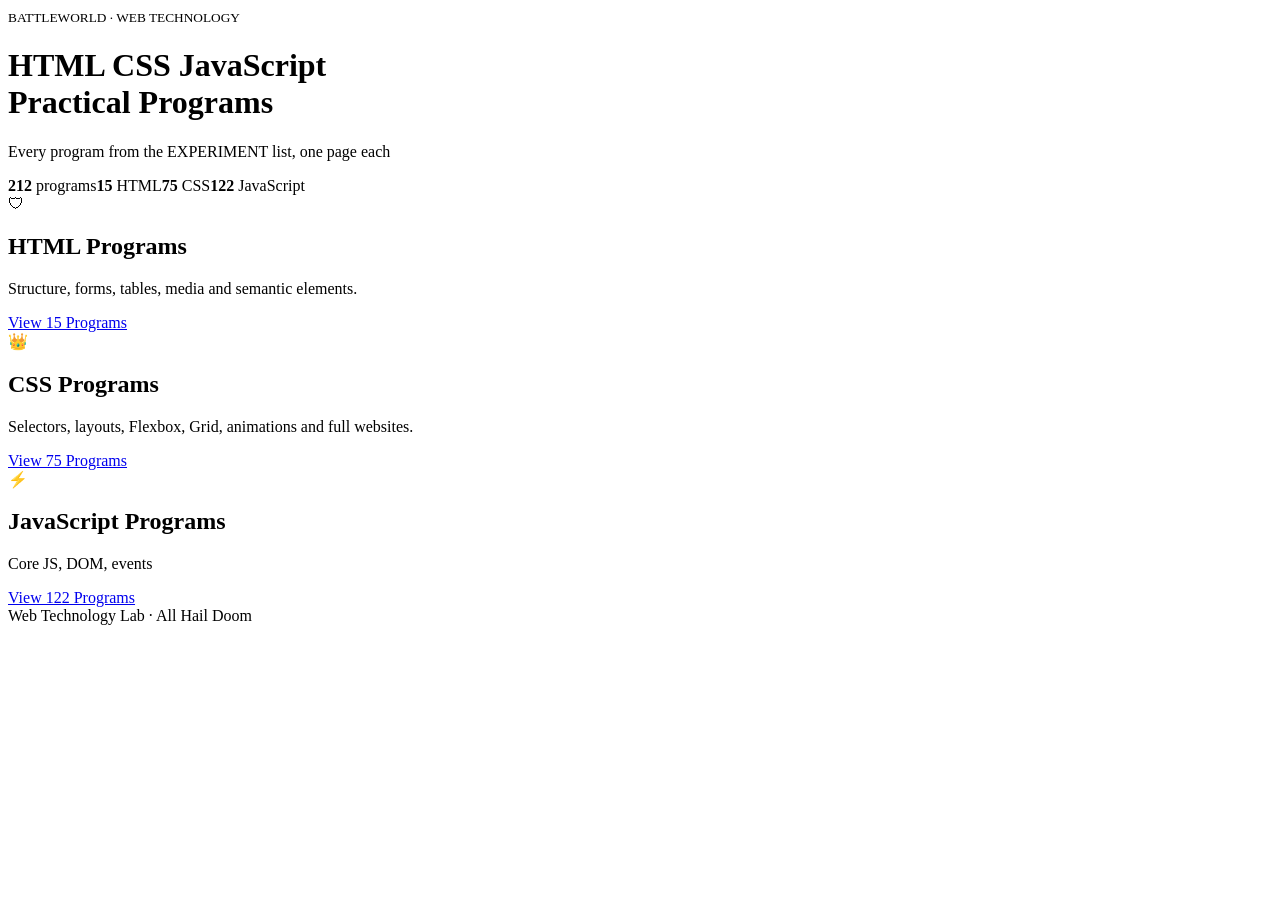
==== index.html @ 7eb6f306 "Add files via upload" ====
<!doctype html>
<html lang="en">
  <head>
    <meta charset="UTF-8" />
    <meta name="viewport" content="width=device-width, initial-scale=1" />
    <title>HTML CSS JavaScript Practical Programs</title>
    <link rel="stylesheet" href="assets/home.css" />
  </head>
  <body class="hub">
    <main>
      <div class="hero home-hero">
        <div class="solar" aria-hidden="true">
          <span class="sun"></span>
          <span class="orbit o1"><i></i></span>
          <span class="orbit o2"><i></i></span>
          <span class="orbit o3"><i></i></span>
          <span class="orbit o4"><i></i></span>
          <span class="orbit o5"><i></i></span>
        </div>
        <small>BATTLEWORLD &middot; WEB TECHNOLOGY</small>
        <h1>HTML CSS JavaScript<br />Practical Programs</h1>
        <p>Every program from the EXPERIMENT list, one page each</p>
      </div>
      <div class="stats">
        <span><b>212</b> programs</span><span><b>15</b> HTML</span
        ><span><b>75</b> CSS</span><span><b>122</b> JavaScript</span
        >
      </div>
      <div class="cards">
        <div class="card" style="--c: #2fd16f">
          <div class="ic">&#128737;</div>
          <h2>HTML Programs</h2>
          <p>Structure, forms, tables, media and semantic elements.</p>
          <a class="go" href="html/index.html">View 15 Programs</a>
        </div>
        <div class="card" style="--c: #d4af37">
          <div class="ic">&#128081;</div>
          <h2>CSS Programs</h2>
          <p>
            Selectors, layouts, Flexbox, Grid, animations and full websites.
          </p>
          <a class="go" href="css/index.html">View 75 Programs</a>
        </div>
        <div class="card" style="--c: #9b4dff">
          <div class="ic">&#9889;</div>
          <h2>JavaScript Programs</h2>
          <p>Core JS, DOM, events</p>
          <a class="go" href="javascript/index.html">View 122 Programs</a>
        </div>
      </div>
      <footer>Web Technology Lab &middot; All Hail Doom</footer>
    </main>
  </body>
</html>
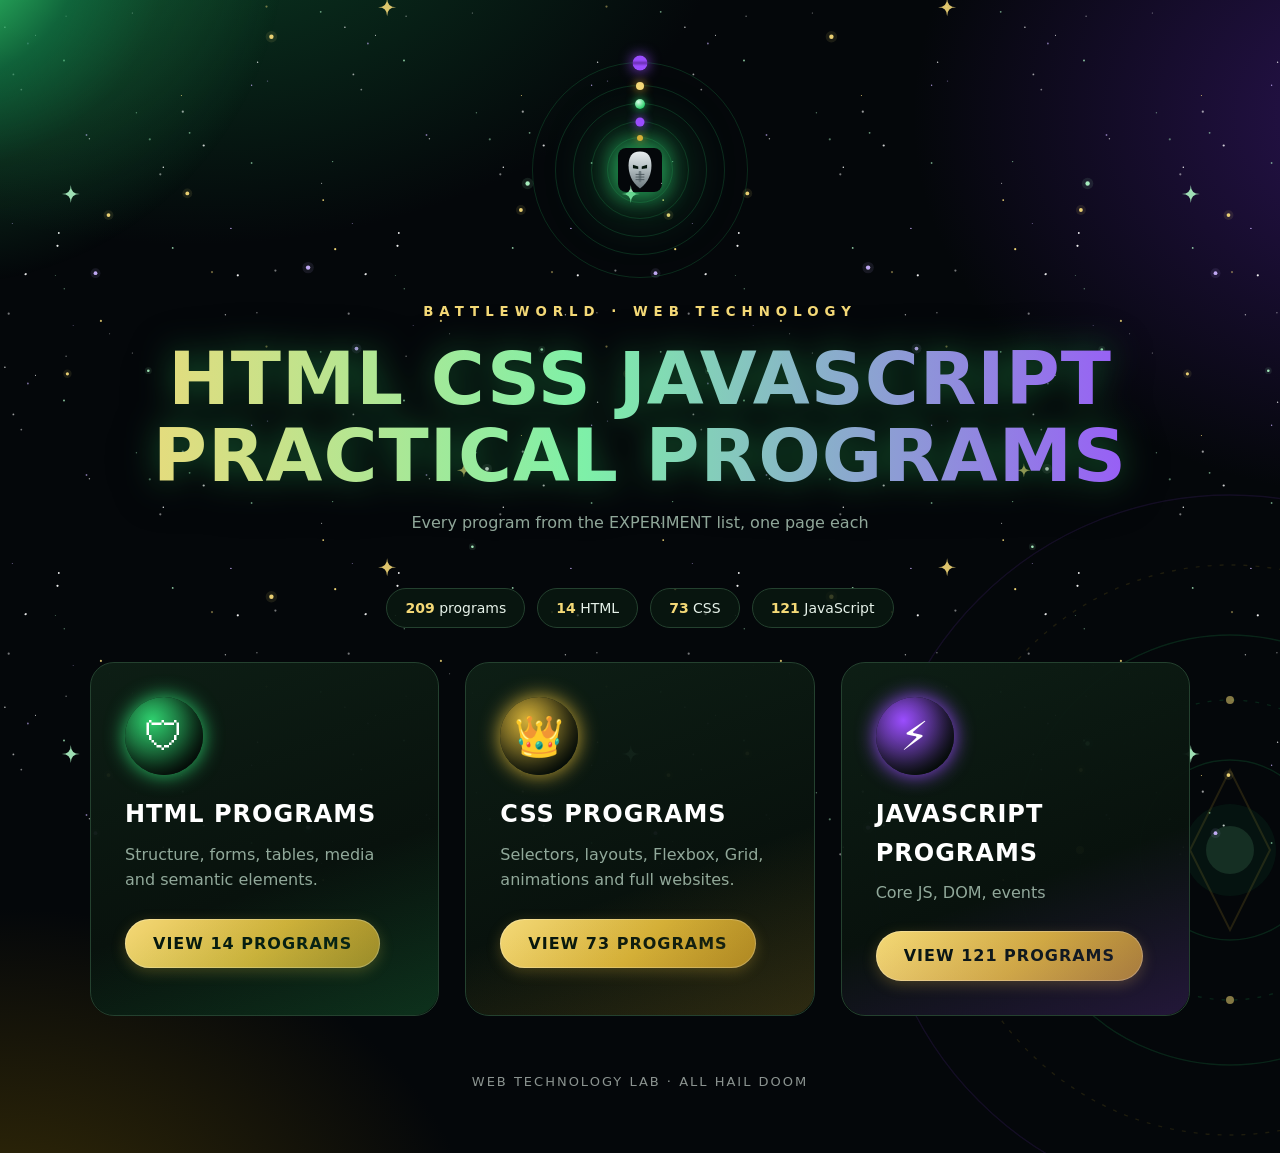
==== commit 1f3c16e5: "Add files via upload" ====
--- a/index.html
+++ b/index.html
@@ -22,8 +22,8 @@
         <p>Every program from the EXPERIMENT list, one page each</p>
       </div>
       <div class="stats">
-        <span><b>212</b> programs</span><span><b>15</b> HTML</span
-        ><span><b>75</b> CSS</span><span><b>122</b> JavaScript</span
+        <span><b>209</b> programs</span><span><b>14</b> HTML</span
+        ><span><b>73</b> CSS</span><span><b>121</b> JavaScript</span
         >
       </div>
       <div class="cards">
@@ -31,7 +31,7 @@
           <div class="ic">&#128737;</div>
           <h2>HTML Programs</h2>
           <p>Structure, forms, tables, media and semantic elements.</p>
-          <a class="go" href="html/index.html">View 15 Programs</a>
+          <a class="go" href="html/index.html">View 14 Programs</a>
         </div>
         <div class="card" style="--c: #d4af37">
           <div class="ic">&#128081;</div>
@@ -39,13 +39,13 @@
           <p>
             Selectors, layouts, Flexbox, Grid, animations and full websites.
           </p>
-          <a class="go" href="css/index.html">View 75 Programs</a>
+          <a class="go" href="css/index.html">View 73 Programs</a>
         </div>
         <div class="card" style="--c: #9b4dff">
           <div class="ic">&#9889;</div>
           <h2>JavaScript Programs</h2>
           <p>Core JS, DOM, events</p>
-          <a class="go" href="javascript/index.html">View 122 Programs</a>
+          <a class="go" href="javascript/index.html">View 121 Programs</a>
         </div>
       </div>
       <footer>Web Technology Lab &middot; All Hail Doom</footer>
--- a/assets/home.css
+++ b/assets/home.css
@@ -0,0 +1,476 @@
+/* ===== GOD EMPEROR DOOM THEME — hub / listing pages ===== */
+* {
+  box-sizing: border-box;
+  margin: 0;
+}
+
+:root {
+  --doom: #2fd16f; /* arcane doom green */
+  --doom2: #7ef0a8; /* bright emerald energy */
+  --regal: #d4af37; /* imperial gold */
+  --regal2: #f4d977; /* bright gold */
+  --arcane: #9b4dff; /* sorcery purple */
+  --space: #04070a; /* void black-green */
+  --panel: #0c1410;
+  --line: #24412f;
+  --star: #ffffff;
+  --gold: #d4af37;
+  --ink: #04140c;
+}
+
+html {
+  scrollbar-color: #2f5c40 #050a07;
+}
+::selection {
+  background: #2fd16f;
+  color: #04140c;
+}
+
+/* arcane starfield over the void of Battleworld (two layers, fixed) */
+html::before,
+html::after {
+  content: "";
+  position: fixed;
+  inset: 0;
+  z-index: -1;
+  pointer-events: none;
+}
+html::before {
+  background-image: url("data:image/svg+xml;utf8,<svg xmlns='http://www.w3.org/2000/svg' width='340' height='340' viewBox='0 0 340 340'><circle cx='58.8' cy='233.0' r='0.9' fill='%23ffffff' opacity='0.95'/><circle cx='332.6' cy='161.6' r='0.7' fill='%23aef7c6' opacity='0.6'/><circle cx='8.7' cy='313.7' r='1.1' fill='%23ffffff' opacity='0.45'/><circle cx='267.5' cy='81.1' r='0.7' fill='%23c9b0ff' opacity='0.45'/><circle cx='335.2' cy='249.2' r='1.1' fill='%23f4d977' opacity='0.95'/><circle cx='321.6' cy='183.3' r='0.5' fill='%23ffffff' opacity='0.8'/><circle cx='55.4' cy='275.4' r='0.5' fill='%23aef7c6' opacity='0.45'/><circle cx='57.5' cy='245.8' r='1.1' fill='%23ffffff' opacity='0.95'/><circle cx='66.1' cy='16.3' r='0.7' fill='%23ffffff' opacity='0.45'/><circle cx='73.2' cy='325.6' r='0.5' fill='%23c9b0ff' opacity='0.45'/><circle cx='189.6' cy='132.8' r='0.9' fill='%23aef7c6' opacity='0.6'/><circle cx='100.9' cy='320.9' r='1.1' fill='%23f4d977' opacity='0.8'/><circle cx='132.3' cy='12.9' r='0.5' fill='%23ffffff' opacity='0.6'/><circle cx='4.9' cy='27.3' r='0.7' fill='%23ffffff' opacity='0.8'/><circle cx='64.0' cy='60.5' r='0.9' fill='%23aef7c6' opacity='0.8'/><circle cx='256.9' cy='312.7' r='0.7' fill='%23ffffff' opacity='0.45'/><circle cx='25.8' cy='274.1' r='1.1' fill='%23ffffff' opacity='0.8'/><circle cx='230.9' cy='228.4' r='0.7' fill='%23c9b0ff' opacity='0.95'/><circle cx='323.2' cy='200.1' r='0.9' fill='%23f4d977' opacity='0.95'/><circle cx='225.4' cy='314.8' r='0.7' fill='%23ffffff' opacity='0.6'/><circle cx='149.8' cy='139.3' r='1.1' fill='%23aef7c6' opacity='0.45'/><circle cx='21.3' cy='89.6' r='0.9' fill='%23ffffff' opacity='0.45'/><circle cx='86.5' cy='135.0' r='0.9' fill='%23c9b0ff' opacity='0.6'/><circle cx='251.6' cy='163.0' r='0.9' fill='%23aef7c6' opacity='0.6'/><circle cx='13.4' cy='74.4' r='0.9' fill='%23ffffff' opacity='0.6'/><circle cx='203.7' cy='145.5' r='1.1' fill='%23ffffff' opacity='0.8'/><circle cx='181.4' cy='95.6' r='0.5' fill='%23f4d977' opacity='0.95'/><circle cx='320.7' cy='11.8' r='0.9' fill='%23aef7c6' opacity='0.6'/><circle cx='89.4' cy='138.7' r='0.7' fill='%23ffffff' opacity='0.6'/><circle cx='35.5' cy='35.2' r='0.5' fill='%23ffffff' opacity='0.95'/><circle cx='27.9' cy='43.5' r='0.9' fill='%23c9b0ff' opacity='0.6'/><circle cx='182.8' cy='111.7' r='1.1' fill='%23ffffff' opacity='0.6'/><circle cx='64.3' cy='288.7' r='0.7' fill='%23aef7c6' opacity='0.45'/><circle cx='266.5' cy='6.6' r='1.1' fill='%23f4d977' opacity='0.45'/><circle cx='257.6' cy='62.2' r='0.7' fill='%23ffffff' opacity='0.8'/><circle cx='251.6' cy='85.2' r='0.7' fill='%23c9b0ff' opacity='0.8'/><circle cx='275.4' cy='270.6' r='1.1' fill='%23ffffff' opacity='0.45'/><circle cx='172.7' cy='247.9' r='0.9' fill='%23aef7c6' opacity='0.8'/><circle cx='25.2' cy='274.5' r='0.7' fill='%23ffffff' opacity='0.8'/><circle cx='109.6' cy='333.7' r='0.5' fill='%23ffffff' opacity='0.45'/><circle cx='212.0' cy='272.1' r='1.1' fill='%23f4d977' opacity='0.45'/><circle cx='160.3' cy='174.3' r='1.1' fill='%23ffffff' opacity='0.45'/><circle cx='12.3' cy='223.6' r='0.5' fill='%23c9b0ff' opacity='0.6'/><circle cx='237.8' cy='275.3' r='1.1' fill='%23ffffff' opacity='0.95'/><circle cx='136.4' cy='112.7' r='0.7' fill='%23aef7c6' opacity='0.45'/><circle cx='163.3' cy='167.3' r='0.7' fill='%23ffffff' opacity='0.95'/></svg>");
+  animation: twinkle 5s ease-in-out infinite;
+}
+html::after {
+  background-image: url("data:image/svg+xml;utf8,<svg xmlns='http://www.w3.org/2000/svg' width='560' height='560' viewBox='0 0 560 560'><circle cx='141.4' cy='506.7' r='5.7' fill='%23f4d977' opacity='0.10'/><circle cx='141.4' cy='506.7' r='2.2' fill='%23f4d977' opacity='0.95'/><circle cx='342.4' cy='456.7' r='3.4' fill='%23aef7c6' opacity='0.10'/><circle cx='342.4' cy='456.7' r='1.3' fill='%23aef7c6' opacity='0.95'/><circle cx='178.1' cy='177.6' r='5.7' fill='%23c9b0ff' opacity='0.10'/><circle cx='178.1' cy='177.6' r='2.2' fill='%23c9b0ff' opacity='0.95'/><circle cx='57.3' cy='103.4' r='4.9' fill='%23f4d977' opacity='0.10'/><circle cx='57.3' cy='103.4' r='1.9' fill='%23f4d977' opacity='0.95'/><circle cx='411.8' cy='259.5' r='3.4' fill='%23aef7c6' opacity='0.10'/><circle cx='411.8' cy='259.5' r='1.3' fill='%23aef7c6' opacity='0.95'/><circle cx='390.9' cy='120.0' r='4.9' fill='%23f4d977' opacity='0.10'/><circle cx='390.9' cy='120.0' r='1.9' fill='%23f4d977' opacity='0.95'/><circle cx='357.0' cy='378.8' r='4.9' fill='%23ffffff' opacity='0.10'/><circle cx='357.0' cy='378.8' r='1.9' fill='%23ffffff' opacity='0.95'/><circle cx='525.5' cy='183.2' r='4.9' fill='%23c9b0ff' opacity='0.10'/><circle cx='525.5' cy='183.2' r='1.9' fill='%23c9b0ff' opacity='0.95'/><circle cx='497.4' cy='283.8' r='4.2' fill='%23f4d977' opacity='0.10'/><circle cx='497.4' cy='283.8' r='1.6' fill='%23f4d977' opacity='0.95'/><circle cx='397.6' cy='93.5' r='5.7' fill='%23aef7c6' opacity='0.10'/><circle cx='397.6' cy='93.5' r='2.2' fill='%23aef7c6' opacity='0.95'/><circle cx='226.5' cy='258.6' r='4.9' fill='%23c9b0ff' opacity='0.10'/><circle cx='226.5' cy='258.6' r='1.9' fill='%23c9b0ff' opacity='0.95'/><circle cx='371.2' cy='346.2' r='3.4' fill='%23aef7c6' opacity='0.10'/><circle cx='371.2' cy='346.2' r='1.3' fill='%23aef7c6' opacity='0.95'/><circle cx='538.5' cy='125.1' r='4.9' fill='%23f4d977' opacity='0.10'/><circle cx='538.5' cy='125.1' r='1.9' fill='%23f4d977' opacity='0.95'/><circle cx='18.3' cy='280.7' r='3.4' fill='%23aef7c6' opacity='0.10'/><circle cx='18.3' cy='280.7' r='1.3' fill='%23aef7c6' opacity='0.95'/><path d='M333.9 373.2 Q333.9 380.2 340.9 380.2 Q333.9 380.2 333.9 387.2 Q333.9 380.2 326.9 380.2 Q333.9 380.2 333.9 373.2Z' fill='%23f4d977' opacity='0.9'/><path d='M500.8 94.9 Q500.8 103.9 509.8 103.9 Q500.8 103.9 500.8 112.9 Q500.8 103.9 491.8 103.9 Q500.8 103.9 500.8 94.9Z' fill='%23aef7c6' opacity='0.9'/><path d='M257.1 468.2 Q257.1 477.2 266.1 477.2 Q257.1 477.2 257.1 486.2 Q257.1 477.2 248.1 477.2 Q257.1 477.2 257.1 468.2Z' fill='%23f4d977' opacity='0.9'/></svg>");
+  background-position: 130px 90px;
+  animation: twinkle 7s ease-in-out -2.5s infinite;
+}
+@keyframes twinkle {
+  0%,
+  100% {
+    opacity: 1;
+  }
+  50% {
+    opacity: 0.4;
+  }
+}
+
+body.hub {
+  min-height: 100vh;
+  font:
+    16px/1.6 "Segoe UI",
+    system-ui,
+    sans-serif;
+  color: #e6f2ea;
+  background:
+    radial-gradient(
+      ellipse 900px 600px at 15% -10%,
+      #0b3d24 0%,
+      transparent 60%
+    ),
+    radial-gradient(
+      ellipse 900px 700px at 110% 10%,
+      #2a1352 0%,
+      transparent 55%
+    ),
+    radial-gradient(ellipse 800px 600px at 0% 110%, #3a2f07 0%, transparent 60%),
+    var(--space);
+  overflow-x: hidden;
+  position: relative;
+}
+
+/* the Doom aura burning in the top-left corner */
+body.hub::before {
+  content: "";
+  position: fixed;
+  top: -420px;
+  left: -420px;
+  width: 720px;
+  height: 720px;
+  border-radius: 50%;
+  background: radial-gradient(
+    circle,
+    #d9ffe9 0%,
+    #7ef0a8 8%,
+    #2fd16f 16%,
+    #14804a 28%,
+    rgba(47, 209, 111, 0.22) 45%,
+    transparent 68%
+  );
+  opacity: 0.7;
+  z-index: -1;
+  pointer-events: none;
+  animation: sunpulse 6s ease-in-out infinite alternate;
+}
+/* the great seal of Battleworld, slowly turning in the bottom-right corner */
+body.hub::after {
+  content: "";
+  position: fixed;
+  bottom: -330px;
+  right: -330px;
+  width: 760px;
+  height: 760px;
+  background-image: url("data:image/svg+xml;utf8,<svg xmlns='http://www.w3.org/2000/svg' viewBox='0 0 760 760'><g fill='none' stroke='%232fd16f' stroke-opacity='0.16' stroke-width='1.4'><circle cx='380' cy='380' r='90'/><circle cx='380' cy='380' r='150' stroke-dasharray='4 8'/><circle cx='380' cy='380' r='215'/><circle cx='380' cy='380' r='285' stroke-dasharray='4 8' stroke='%23d4af37' stroke-opacity='0.14'/><circle cx='380' cy='380' r='355' stroke='%239b4dff' stroke-opacity='0.12'/></g><g opacity='0.5'><path d='M380 300 L420 380 L380 460 L340 380 Z' fill='none' stroke='%23d4af37' stroke-opacity='0.35' stroke-width='2'/><circle cx='380' cy='380' r='46' fill='%232fd16f' opacity='0.14'/><circle cx='380' cy='380' r='24' fill='%237ef0a8' opacity='0.30'/></g><g fill='%23f4d977'><circle cx='380' cy='230' r='4' opacity='0.6'/><circle cx='530' cy='380' r='4' opacity='0.6'/><circle cx='380' cy='530' r='4' opacity='0.6'/><circle cx='230' cy='380' r='4' opacity='0.6'/></g></svg>");
+  background-repeat: no-repeat;
+  background-size: contain;
+  z-index: -1;
+  opacity: 0.9;
+  pointer-events: none;
+  animation: drift 260s linear infinite;
+}
+@keyframes sunpulse {
+  from {
+    transform: scale(1);
+  }
+  to {
+    transform: scale(1.07);
+  }
+}
+@keyframes drift {
+  to {
+    transform: rotate(360deg);
+  }
+}
+@media (max-width: 700px) {
+  body.hub::before {
+    top: -470px;
+    left: -470px;
+  }
+  body.hub::after {
+    bottom: -400px;
+    right: -400px;
+    opacity: 0.6;
+  }
+}
+@media (prefers-reduced-motion: reduce) {
+  html::before,
+  html::after,
+  body.hub::before,
+  body.hub::after,
+  .solar,
+  .solar * {
+    animation: none;
+  }
+}
+
+main {
+  width: min(1100px, 92%);
+  margin: 0 auto;
+  padding: 60px 0;
+}
+
+.hero {
+  text-align: center;
+  margin-bottom: 52px;
+  position: relative;
+}
+.hero small {
+  letter-spacing: 6px;
+  color: var(--regal2);
+  text-transform: uppercase;
+  font-weight: 700;
+}
+.hero h1 {
+  font-family: "Segoe UI", system-ui, sans-serif;
+  font-weight: 900;
+  text-transform: uppercase;
+  font-size: clamp(2.2rem, 6.4vw, 4.6rem);
+  line-height: 1.05;
+  margin: 16px 0;
+  letter-spacing: 1px;
+  color: #7ef0a8; /* fallback when gradient text is unsupported */
+  background: linear-gradient(90deg, #f4d977 0%, #7ef0a8 45%, #9b4dff 100%);
+  -webkit-background-clip: text;
+  background-clip: text;
+  -webkit-text-fill-color: transparent;
+  filter: drop-shadow(0 0 16px #2fd16f66) drop-shadow(0 6px 18px #00000090);
+}
+.hero p {
+  opacity: 0.85;
+  color: #a9c3b3;
+}
+
+/* Doom mask emblem badge */
+.hero::before {
+  content: "";
+  display: block;
+  width: 78px;
+  height: 78px;
+  margin: 0 auto 18px;
+  border-radius: 50%;
+  background:
+    url("data:image/svg+xml;utf8,<svg xmlns='http://www.w3.org/2000/svg' viewBox='0 0 100 100'><defs><linearGradient id='m' x1='0' y1='0' x2='0' y2='1'><stop offset='0' stop-color='%23e9eef0'/><stop offset='0.5' stop-color='%23aeb9bd'/><stop offset='1' stop-color='%236d7a7f'/></linearGradient></defs><path d='M50 8 C30 8 24 22 24 40 C24 58 30 78 50 92 C70 78 76 58 76 40 C76 22 70 8 50 8 Z' fill='url(%23m)' stroke='%232fd16f' stroke-width='2.5'/><path d='M34 38 L46 42 L46 48 L34 46 Z' fill='%2304140c'/><path d='M66 38 L54 42 L54 48 L66 46 Z' fill='%2304140c'/><rect x='47' y='52' width='6' height='26' rx='2' fill='%236d7a7f'/><path d='M40 60 L60 60 M40 66 L60 66 M40 72 L60 72' stroke='%2348545a' stroke-width='2'/></svg>"),
+    radial-gradient(circle at 50% 40%, #10241a 0%, #04070a 72%);
+  background-repeat: no-repeat;
+  background-position: center;
+  background-size:
+    72% 72%,
+    100% 100%;
+  border: 2px solid var(--doom);
+  box-shadow:
+    0 0 0 4px #08130d,
+    0 0 30px #2fd16f88;
+}
+
+/* animated arcane reactor (used at the top of the home page) */
+.hero.home-hero::before {
+  display: none;
+}
+.solar {
+  position: relative;
+  width: 220px;
+  height: 220px;
+  margin: 0 auto 18px;
+}
+.solar .sun {
+  position: absolute;
+  left: 50%;
+  top: 50%;
+  width: 44px;
+  height: 44px;
+  margin: -22px 0 0 -22px;
+  border-radius: 8px;
+  background: url("data:image/svg+xml;utf8,<svg xmlns='http://www.w3.org/2000/svg' viewBox='0 0 100 100'><defs><linearGradient id='m' x1='0' y1='0' x2='0' y2='1'><stop offset='0' stop-color='%23e9eef0'/><stop offset='0.5' stop-color='%23aeb9bd'/><stop offset='1' stop-color='%236d7a7f'/></linearGradient></defs><path d='M50 8 C30 8 24 22 24 40 C24 58 30 78 50 92 C70 78 76 58 76 40 C76 22 70 8 50 8 Z' fill='url(%23m)'/><path d='M34 38 L46 42 L46 48 L34 46 Z' fill='%2304140c'/><path d='M66 38 L54 42 L54 48 L66 46 Z' fill='%2304140c'/><rect x='47' y='52' width='6' height='26' rx='2' fill='%236d7a7f'/><path d='M40 60 L60 60 M40 66 L60 66 M40 72 L60 72' stroke='%2348545a' stroke-width='2'/></svg>")
+    center / contain no-repeat;
+  box-shadow:
+    0 0 22px 6px #2fd16faa,
+    0 0 60px 14px #2fd16f55;
+  animation: sunpulse 4s ease-in-out infinite alternate;
+}
+.solar .orbit {
+  position: absolute;
+  left: 50%;
+  top: 50%;
+  border-radius: 50%;
+  border: 1px solid rgba(47, 209, 111, 0.18);
+  animation: drift linear infinite;
+}
+.solar .orbit i {
+  position: absolute;
+  top: 0;
+  left: 50%;
+  border-radius: 50%;
+  transform: translate(-50%, -50%);
+}
+.solar .o1 {
+  width: 66px;
+  height: 66px;
+  margin: -33px 0 0 -33px;
+  animation-duration: 5s;
+  animation-delay: -1s;
+}
+.solar .o1 i {
+  width: 6px;
+  height: 6px;
+  background: #d4af37;
+  box-shadow: 0 0 8px #d4af37;
+}
+.solar .o2 {
+  width: 98px;
+  height: 98px;
+  margin: -49px 0 0 -49px;
+  animation-duration: 9s;
+  animation-delay: -4s;
+}
+.solar .o2 i {
+  width: 9px;
+  height: 9px;
+  background: #9b4dff;
+  box-shadow: 0 0 10px #9b4dff;
+}
+.solar .o3 {
+  width: 134px;
+  height: 134px;
+  margin: -67px 0 0 -67px;
+  animation-duration: 14s;
+  animation-delay: -9s;
+}
+.solar .o3 i {
+  width: 10px;
+  height: 10px;
+  background: radial-gradient(circle at 35% 30%, #d9ffe9, #2fd16f 70%);
+  box-shadow: 0 0 10px #2fd16f;
+}
+.solar .o4 {
+  width: 170px;
+  height: 170px;
+  margin: -85px 0 0 -85px;
+  animation-duration: 22s;
+  animation-delay: -3s;
+}
+.solar .o4 i {
+  width: 8px;
+  height: 8px;
+  background: #f4d977;
+  box-shadow: 0 0 10px #d4af37;
+}
+.solar .o5 {
+  width: 216px;
+  height: 216px;
+  margin: -108px 0 0 -108px;
+  animation-duration: 34s;
+  animation-delay: -21s;
+}
+.solar .o5 i {
+  width: 15px;
+  height: 15px;
+  background: linear-gradient(180deg, #9b4dff 30%, #6b2fb3 50%, #9b4dff 70%);
+  box-shadow: 0 0 14px #9b4dff;
+}
+
+.stats {
+  display: flex;
+  gap: 12px;
+  justify-content: center;
+  flex-wrap: wrap;
+  margin-bottom: 34px;
+}
+.stats span {
+  padding: 8px 18px;
+  border-radius: 999px;
+  background: #0a1a11cc;
+  border: 1px solid #24412f;
+  font-size: 14px;
+}
+.stats b {
+  color: var(--regal2);
+}
+
+.cards {
+  display: grid;
+  grid-template-columns: repeat(auto-fit, minmax(260px, 1fr));
+  gap: 26px;
+}
+.card {
+  --c: #2fd16f;
+  padding: 34px;
+  background: linear-gradient(160deg, rgba(14, 32, 22, 0.95), rgba(5, 10, 8, 0.97));
+  border: 1px solid #24412f;
+  border-radius: 24px;
+  position: relative;
+  transition: 0.3s;
+}
+.card::after {
+  content: "";
+  position: absolute;
+  inset: 0;
+  border-radius: inherit;
+  pointer-events: none;
+  background: linear-gradient(160deg, transparent 60%, #ffffff10);
+  background: linear-gradient(
+    160deg,
+    transparent 60%,
+    color-mix(in srgb, var(--c) 20%, transparent)
+  );
+}
+.card:hover {
+  transform: translateY(-8px);
+  border-color: var(--c);
+  box-shadow:
+    0 25px 60px #000c,
+    0 0 45px var(--c);
+}
+/* each card icon is a sigil of Doom */
+.ic {
+  font-size: 40px;
+  width: 78px;
+  height: 78px;
+  display: grid;
+  place-items: center;
+  margin-bottom: 20px;
+  color: #fff;
+  border-radius: 50%;
+  background: radial-gradient(circle at 35% 30%, var(--c), #08130d 78%);
+  box-shadow:
+    0 0 20px var(--c),
+    inset -8px -8px 18px #00000066;
+}
+.card h2 {
+  margin-bottom: 8px;
+  text-transform: uppercase;
+  letter-spacing: 1px;
+  color: #fff;
+}
+.card p {
+  opacity: 0.85;
+  margin-bottom: 26px;
+  color: #a9c3b3;
+}
+
+.go {
+  display: inline-block;
+  padding: 12px 28px;
+  color: var(--ink);
+  text-decoration: none;
+  font-weight: 800;
+  text-transform: uppercase;
+  letter-spacing: 1px;
+  background: linear-gradient(135deg, var(--regal2), var(--regal) 55%, #a9821f);
+  border-radius: 999px;
+  transition: 0.25s;
+  box-shadow:
+    0 0 0 1px #ffffff40 inset,
+    0 4px 14px #d4af3744;
+}
+.go:hover {
+  transform: scale(1.06);
+  box-shadow: 0 0 25px var(--doom);
+}
+.go:focus-visible {
+  outline: 2px solid #7ef0a8;
+  outline-offset: 3px;
+}
+
+footer {
+  text-align: center;
+  margin-top: 56px;
+  opacity: 0.6;
+  font-size: 13px;
+  letter-spacing: 2px;
+  text-transform: uppercase;
+}
+
+.list h2 {
+  margin: 34px 0 12px;
+  color: var(--regal2);
+  text-transform: uppercase;
+  letter-spacing: 1px;
+}
+.list ol {
+  display: grid;
+  gap: 9px;
+  padding-left: 0;
+  list-style: none;
+}
+.list li a {
+  display: block;
+  padding: 12px 18px;
+  background: #0a1a11d9;
+  border: 1px solid #24412f;
+  border-radius: 12px;
+  color: #e6f2ea;
+  text-decoration: none;
+  transition: 0.2s;
+  position: relative;
+  border-left: 3px solid var(--doom);
+}
+.list li a:hover {
+  background: #10261ae6;
+  border-color: #3a6b4c;
+  border-left-color: var(--regal);
+  transform: translateX(8px);
+  box-shadow: 0 0 20px #2fd16f55;
+}
+.top {
+  margin-bottom: 30px;
+}
+
+pre.code {
+  background: #04070acc;
+  padding: 18px;
+  border-radius: 10px;
+  overflow: auto;
+  line-height: 1.5;
+  margin-top: 16px;
+  font-size: 14px;
+  border: 1px solid #24412f;
+}
